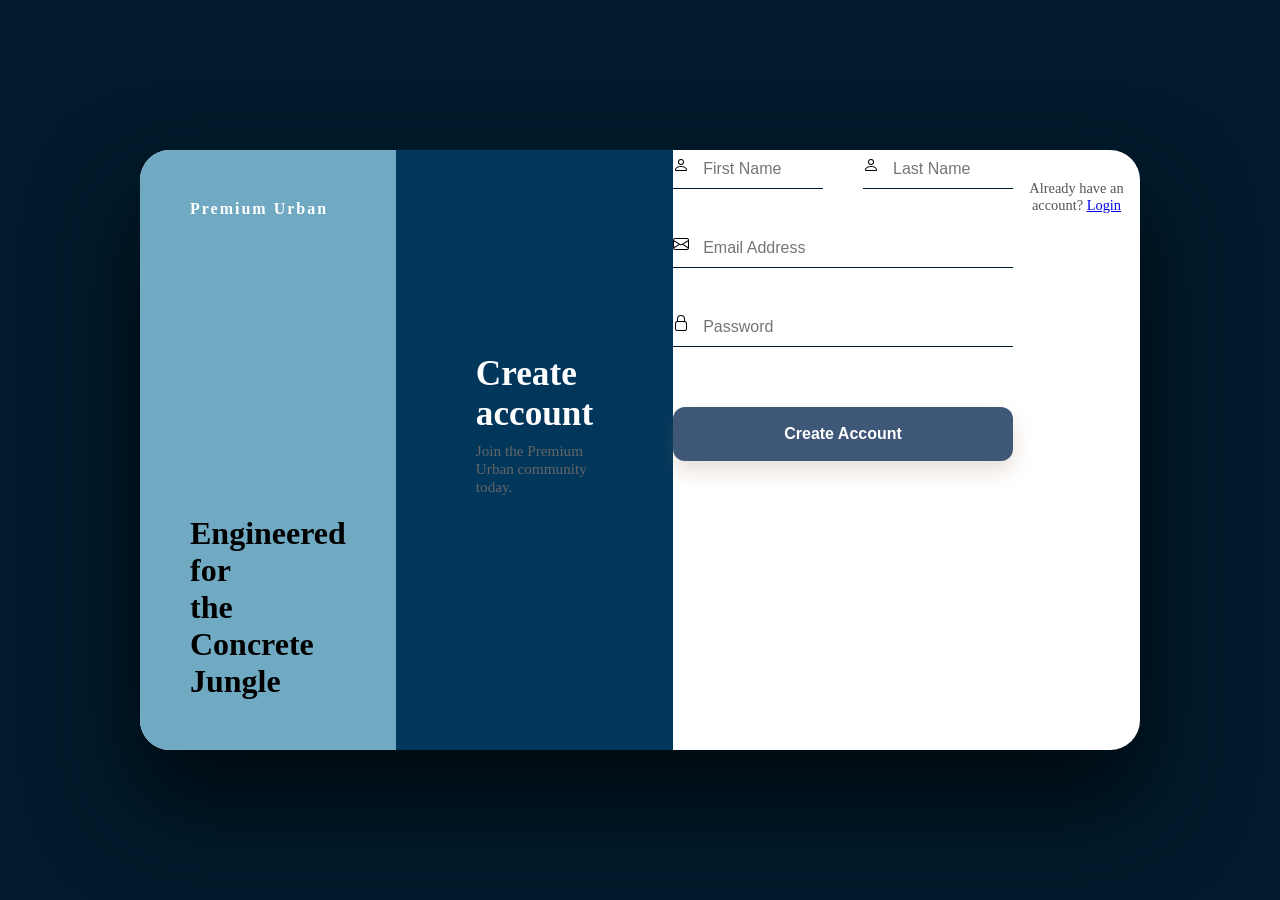
==== 22/index.html @ 9629e5e9 "commit" ====
<!DOCTYPE html>
<html lang="en">
<head>
    <meta charset="UTF-8">
    <meta name="viewport" content="width=device-width, initial-scale=1.0">
    <title>Document</title>
    <link rel="stylesheet" href="style.css">
    <link rel="stylesheet" href="https://cdnjs.cloudflare.com/ajax/libs/font-awesome/6.0.0/css/all.min.css">

</head>
<body>
    <div class="container">
        <div class="hero-box">
            <div class="brand">Premium Urban</div>
            <div class="shoe-container">
                <!-- <img src="./images/image.png" alt="Sneaker" class="main-shoe">  -->
            </div>
            <div class="text-footer">
                <h1>Engineered for <br>the Concrete Jungle</h1>
            </div>
        </div>

        <div class="form-box">
            <div class="inner-form">
                <h2>Create account</h2>
                <p class="subtitle">Join the Premium Urban community today.</p>
            </div>
        </div>
        <form>
            <div class="row">
                <div class="input-group">
                    <div class="input-wrapper">
                        <i><img src="./images/person.svg" alt=""></i>
                        <input type="text" placeholder="First Name">
                    </div>
                </div>
                <div class="input-group">
                    <div class="input-wrapper">
                        <i><img src="./images/person.svg" alt=""></i>
                        <input type="text" placeholder="Last Name">
                    </div>
                </div>
            </div>
            <div class="input-group">
                    <div class="input-wrapper">
                        <i><img class="icons" src="./images/envelope.svg" alt=""></i>
                        <input type="email" placeholder="Email Address">
                    </div>
            </div>
            <div class="input-group">
                    <div class="input-wrapper">
                        <i><img class="icons" src="./images/lock.svg" alt=""></i>
                        <input type="password" placeholder="Password">
                    </div>
            </div>
            <button type="submit" class="submit-btn">Create Account</button>
        </form>

        <p class="login-redirect">Already have an account? <a href="#">Login</a></p>
    </div>
</body>
</html>
---- 22/style.css ----
/* @import url('https://fonts.googleapis.com/css2?family=Inter:wght@400;800;800;900&display=swap'); */

*{
    margin: 0;
    padding: 0;
    box-sizing: border-box;
}
body{
    background-color: #011b2c;
    height: 100vh;
    display: flex;
    justify-content: center;
    align-items: center;
}
.container{
    width: 1000px;
    height: 600px;
    display: flex;
    background-color: white;
    border-radius: 30px;
    overflow: hidden;
    box-shadow: 0 50px 100px rgba(0,0,0,0.7);
}
.hero-box{
    flex: 1;
    background-color: #70a9c2;
    padding: 50px;
    display: flex;
    flex-direction: column;
    justify-content: space-between;
    position: relative;
}
.brand {
    color: #fff;
    font-weight: 800;
    letter-spacing: 2px;
}
.shoe-container {
    position: absolute;

    top: 50%;

    right: -120px;
    
    transform: translateY(-50%) rotate(25deg);
    z-index: 10;
}
.main-shoe{
    
    width: 570px;
    filter: drop-shadow(-20px -30px 50px rgba(0,0,0,0.8));
}

.form-box{
    flex: 1.2;
    padding: 60px 80px;
    background: #02375c;
    display: flex;
    align-items: center;
}

.inner-form{
    width: 100%;
    color: #fff;
}

h2{
    font-size: 2.2rem;
    font-weight: 800;
    margin-bottom: 8px;
}
.subtitle{
    color: #666;
    font-size: 0.95rem;
    margin-bottom: 50px;
}
.row{
    display: flex;
    gap: 40px;
}
.input-group{
    margin-bottom: 40px;
    flex: 1;
    position: relative;
}
.input-wrapper{
    position: relative;
    display: flex;
    align-items: center;
}   

.input-wrapper i {
    position: absolute;
    left: 0;
    bottom: 12px;
    color: #02122c;
    font-size: 0.9rem;
    transition: 0.3s;
}

.input-wrapper input {
    width: 100%;
    padding: 10px 0 10px 30px;
    background: transparent;
    border: none;
    border-bottom: 1px solid #011e31;
    color: #fff;
    font-size: 1rem;
    outline: none;
}

.input-group::after {
    content: '';
    position: absolute;
    bottom: 0;
    left: 50%;
    width: 0;
    height: 2px;
    background: #0b7fde;
    transition: all 0.4s cubic-bezier(0.4, 0, 0.2, 1);
}
.input-group:focus-within::after {
    width: 100%;
    left: 0;
}

.input-group:focus-within .icons {
    color: #8b5e3c;
}
.submit-btn{
    width: 100%;
    padding: 18px;
    background: #405878;
    border: none;
    border-radius: 12px;
    color: #fff;
    font-weight: 700;
    font-size: 1rem;
    cursor: pointer;
    margin-top: 20px;
    transition: 0.3s;
    box-shadow: 0 10px 20px rgba(139, 94, 60, 0.2);
}
.submit-btn:hover {
    background: #41aef1;
    transform: translateY(-2px);
    box-shadow: 0 15px 25px rgba(139, 94, 60, 0.3);
}
.login-redirect{
    text-align: center;
    margin-top: 30px;
    font-size: 0.9rem;
    color: #555;
}
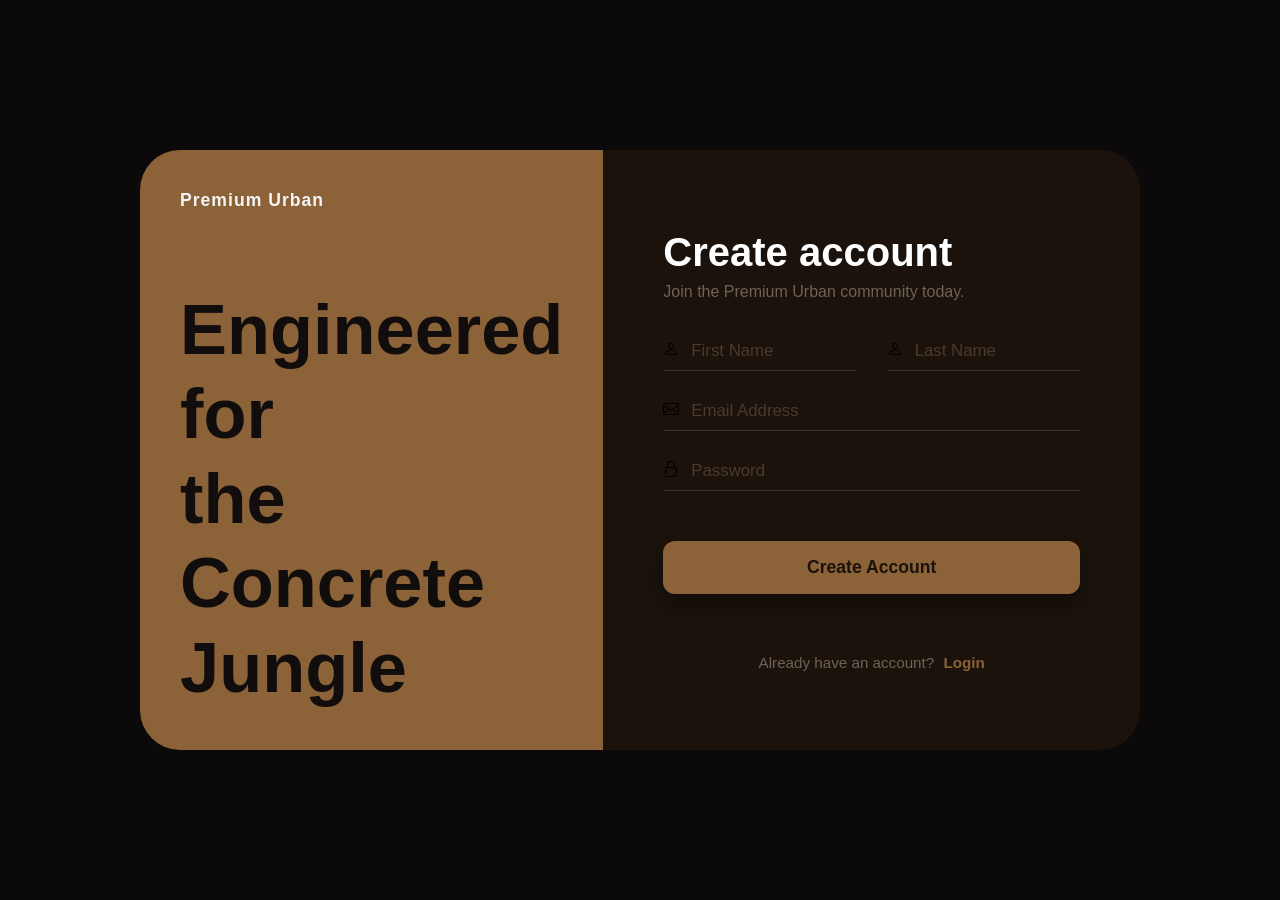
==== commit 42b24ebf: "commit" ====
--- a/22/index.html
+++ b/22/index.html
@@ -5,58 +5,51 @@
     <meta name="viewport" content="width=device-width, initial-scale=1.0">
     <title>Document</title>
     <link rel="stylesheet" href="style.css">
-    <link rel="stylesheet" href="https://cdnjs.cloudflare.com/ajax/libs/font-awesome/6.0.0/css/all.min.css">
-
+    <link rel="stylesheet" href="https://cdnjs.cloudflare.com/ajax/libs/font-awesome/6.4.0/css/all.min.css">
 </head>
 <body>
-    <div class="container">
-        <div class="hero-box">
-            <div class="brand">Premium Urban</div>
-            <div class="shoe-container">
-                <!-- <img src="./images/image.png" alt="Sneaker" class="main-shoe">  -->
-            </div>
-            <div class="text-footer">
-                <h1>Engineered for <br>the Concrete Jungle</h1>
-            </div>
+<div class="container">
+    <!-- khung bên trái  -->
+    <div class="left-panel">
+        <span class="brand-title">Premium Urban</span>
+        <!-- <img src="./images/image.png" alt="Sneaker" class="product-image">  -->
+        <div class="main-heading">
+            <h1>Engineered for <br>the Concrete Jungle</h1>
+        </div>
+    </div>
+    <!-- Khung bên phải  -->
+    <div class="right-panel">
+        <div class="form-header">
+            <h2>Create account</h2>
+            <p class="subtitle">Join the Premium Urban community today.</p>
         </div>
 
-        <div class="form-box">
-            <div class="inner-form">
-                <h2>Create account</h2>
-                <p class="subtitle">Join the Premium Urban community today.</p>
-            </div>
-        </div>
         <form>
-            <div class="row">
+        <div class="register-form">
+            <div class="input-row">
                 <div class="input-group">
-                    <div class="input-wrapper">
-                        <i><img src="./images/person.svg" alt=""></i>
-                        <input type="text" placeholder="First Name">
-                    </div>
+                    <i><img src="./images/person.svg" alt=""></i>
+                    <input type="text" placeholder="First Name">
                 </div>
                 <div class="input-group">
-                    <div class="input-wrapper">
-                        <i><img src="./images/person.svg" alt=""></i>
-                        <input type="text" placeholder="Last Name">
-                    </div>
+                    <i><img src="./images/person.svg" alt=""></i>
+                    <input type="text" placeholder="Last Name">
                 </div>
             </div>
             <div class="input-group">
-                    <div class="input-wrapper">
-                        <i><img class="icons" src="./images/envelope.svg" alt=""></i>
-                        <input type="email" placeholder="Email Address">
-                    </div>
+                <i><img class="icons" src="./images/envelope.svg" alt=""></i>
+                <input type="email" placeholder="Email Address">
             </div>
             <div class="input-group">
-                    <div class="input-wrapper">
-                        <i><img class="icons" src="./images/lock.svg" alt=""></i>
-                        <input type="password" placeholder="Password">
-                    </div>
+                <i><img class="icons" src="./images/lock.svg" alt=""></i>
+                <input type="password" placeholder="Password">
             </div>
-            <button type="submit" class="submit-btn">Create Account</button>
+            <button type="submit" class="btn-submit">Create Account</button>
         </form>
-
-        <p class="login-redirect">Already have an account? <a href="#">Login</a></p>
+        <div class="form-footer">
+            Already have an account? <a href="#">Login</a>
+        </div>
     </div>
+</div>
 </body>
 </html>
--- a/22/style.css
+++ b/22/style.css
@@ -1,154 +1,176 @@
 /* @import url('https://fonts.googleapis.com/css2?family=Inter:wght@400;800;800;900&display=swap'); */
 
-*{
+* {
     margin: 0;
     padding: 0;
     box-sizing: border-box;
+    font-family: 'Segoe UI', Tahoma, Geneva, Verdana, sans-serif;
 }
-body{
-    background-color: #011b2c;
-    height: 100vh;
+
+body {
+    background-color: #0b090a; /* Nền tối bên ngoài trùng với góc bo */
     display: flex;
     justify-content: center;
     align-items: center;
+    min-height: 100vh;
+    padding: 20px;
 }
-.container{
-    width: 1000px;
+
+/* Khung lớn chứa toàn bộ giao diện */
+.container {
+    display: flex;
+    width: 100%;
+    max-width: 1000px;
     height: 600px;
-    display: flex;
-    background-color: white;
-    border-radius: 30px;
+    border-radius: 40px; /* Bo góc lớn giống hình mẫu */
     overflow: hidden;
-    box-shadow: 0 50px 100px rgba(0,0,0,0.7);
 }
-.hero-box{
-    flex: 1;
-    background-color: #70a9c2;
-    padding: 50px;
+
+/* ---------------- LEFT PANEL ---------------- */
+.left-panel {
+    flex: 45%;
+    background-color: #8c6239; /* Màu nâu đất sáng bên trái */
+    padding: 40px;
     display: flex;
     flex-direction: column;
     justify-content: space-between;
     position: relative;
 }
-.brand {
-    color: #fff;
-    font-weight: 800;
-    letter-spacing: 2px;
-}
-.shoe-container {
-    position: absolute;
 
-    top: 50%;
-
-    right: -120px;
-    
-    transform: translateY(-50%) rotate(25deg);
-    z-index: 10;
-}
-.main-shoe{
-    
-    width: 570px;
-    filter: drop-shadow(-20px -30px 50px rgba(0,0,0,0.8));
+.brand-title {
+    color: #f5f5f5;
+    font-weight: 700;
+    letter-spacing: 1px;
+    font-size: 1.1rem;
 }
 
-.form-box{
-    flex: 1.2;
-    padding: 60px 80px;
-    background: #02375c;
+.product-image {
+    width: 110%; /* Hơi tràn nhẹ ra ngoài biên để tạo hiệu ứng 3D */
+    max-width: 450px;
+    align-self: center;
+    transform: rotate(-15deg); /* Xoay nhẹ chiếc giày giống ảnh mẫu */
+    margin-left: -20px;
+    filter: drop-shadow(0 20px 30px rgba(0, 0, 0, 0.5)); /* Đổ bóng cho giày */
+}
+
+.main-heading {
+    color: #110d0c;
+    font-size: 2.2rem;
+    font-weight: 800;
+    line-height: 1.2;
+}
+
+/* ---------------- RIGHT PANEL ---------------- */
+.right-panel {
+    flex: 55%;
+    background-color: #1a120b; /* Màu nâu đen đậm bên phải */
+    padding: 50px 60px;
+    display: flex;
+    flex-direction: column;
+    justify-content: center;
+}
+
+.form-header h2 {
+    color: #ffffff;
+    font-size: 2.5rem;
+    font-weight: 700;
+    margin-bottom: 8px;
+}
+
+.form-header p {
+    color: #706255; /* Chữ mô tả màu nâu xám trầm */
+    font-size: 1rem;
+    margin-bottom: 40px;
+}
+
+/* Cấu trúc Form nhập liệu */
+.register-form {
+    display: flex;
+    flex-direction: column;
+    gap: 30px; /* Khoảng cách giữa các hàng input */
+}
+
+.input-row {
+    display: flex;
+    gap: 30px;
+}
+
+.input-group {
+    flex: 1;
     display: flex;
     align-items: center;
+    border-bottom: 1px solid #3d2f22; /* Đường gạch chân input */
+    padding-bottom: 8px;
+    position: relative;
 }
 
-.inner-form{
-    width: 100%;
-    color: #fff;
+.input-group i {
+    color: #706255;
+    margin-right: 12px;
+    font-size: 1.1rem;
 }
 
-h2{
-    font-size: 2.2rem;
-    font-weight: 800;
-    margin-bottom: 8px;
-}
-.subtitle{
-    color: #666;
-    font-size: 0.95rem;
-    margin-bottom: 50px;
-}
-.row{
-    display: flex;
-    gap: 40px;
-}
-.input-group{
-    margin-bottom: 40px;
-    flex: 1;
-    position: relative;
-}
-.input-wrapper{
-    position: relative;
-    display: flex;
-    align-items: center;
-}   
-
-.input-wrapper i {
-    position: absolute;
-    left: 0;
-    bottom: 12px;
-    color: #02122c;
-    font-size: 0.9rem;
-    transition: 0.3s;
+.input-group input {
+    width: 100%;
+    background: transparent;
+    border: none;
+    outline: none;
+    color: #ffffff;
+    font-size: 1.05rem;
 }
 
-.input-wrapper input {
-    width: 100%;
-    padding: 10px 0 10px 30px;
-    background: transparent;
-    border: none;
-    border-bottom: 1px solid #011e31;
-    color: #fff;
-    font-size: 1rem;
-    outline: none;
+/* Màu chữ gợi ý (Placeholder) */
+.input-group input::placeholder {
+    color: #4a3b2c;
 }
 
-.input-group::after {
-    content: '';
-    position: absolute;
-    bottom: 0;
-    left: 50%;
-    width: 0;
-    height: 2px;
-    background: #0b7fde;
-    transition: all 0.4s cubic-bezier(0.4, 0, 0.2, 1);
-}
-.input-group:focus-within::after {
-    width: 100%;
-    left: 0;
+/* Nút bấm Create Account */
+.btn-submit {
+    background-color: #8c6239; /* Màu nền nút trùng màu panel trái */
+    color: #1a120b; /* Chữ màu tối */
+    border: none;
+    padding: 16px;
+    border-radius: 12px;
+    font-size: 1.1rem;
+    font-weight: 700;
+    cursor: pointer;
+    margin-top: 20px;
+    transition: background 0.3s ease;
+    box-shadow: 0 10px 20px rgba(0, 0, 0, 0.3);
 }
 
-.input-group:focus-within .icons {
-    color: #8b5e3c;
+.btn-submit:hover {
+    background-color: #a1744a;
 }
-.submit-btn{
-    width: 100%;
-    padding: 18px;
-    background: #405878;
-    border: none;
-    border-radius: 12px;
-    color: #fff;
-    font-weight: 700;
-    font-size: 1rem;
-    cursor: pointer;
-    margin-top: 20px;
-    transition: 0.3s;
-    box-shadow: 0 10px 20px rgba(139, 94, 60, 0.2);
-}
-.submit-btn:hover {
-    background: #41aef1;
-    transform: translateY(-2px);
-    box-shadow: 0 15px 25px rgba(139, 94, 60, 0.3);
-}
-.login-redirect{
+
+/* Dòng chữ Login dưới cùng */
+.form-footer {
     text-align: center;
     margin-top: 30px;
-    font-size: 0.9rem;
-    color: #555;
+    color: #706255;
+    font-size: 0.95rem;
 }
+
+.form-footer a {
+    color: #8c6239;
+    text-decoration: none;
+    font-weight: 600;
+    margin-left: 5px;
+}
+
+.form-footer a:hover {
+    text-decoration: underline;
+}
+
+/* Tối ưu responsive nhẹ cho màn hình nhỏ */
+@media (max-width: 768px) {
+    .container {
+        flex-direction: column;
+        height: auto;
+    }
+    .product-image {
+        width: 80%;
+        transform: none;
+        margin: 20px 0;
+    }
+}
